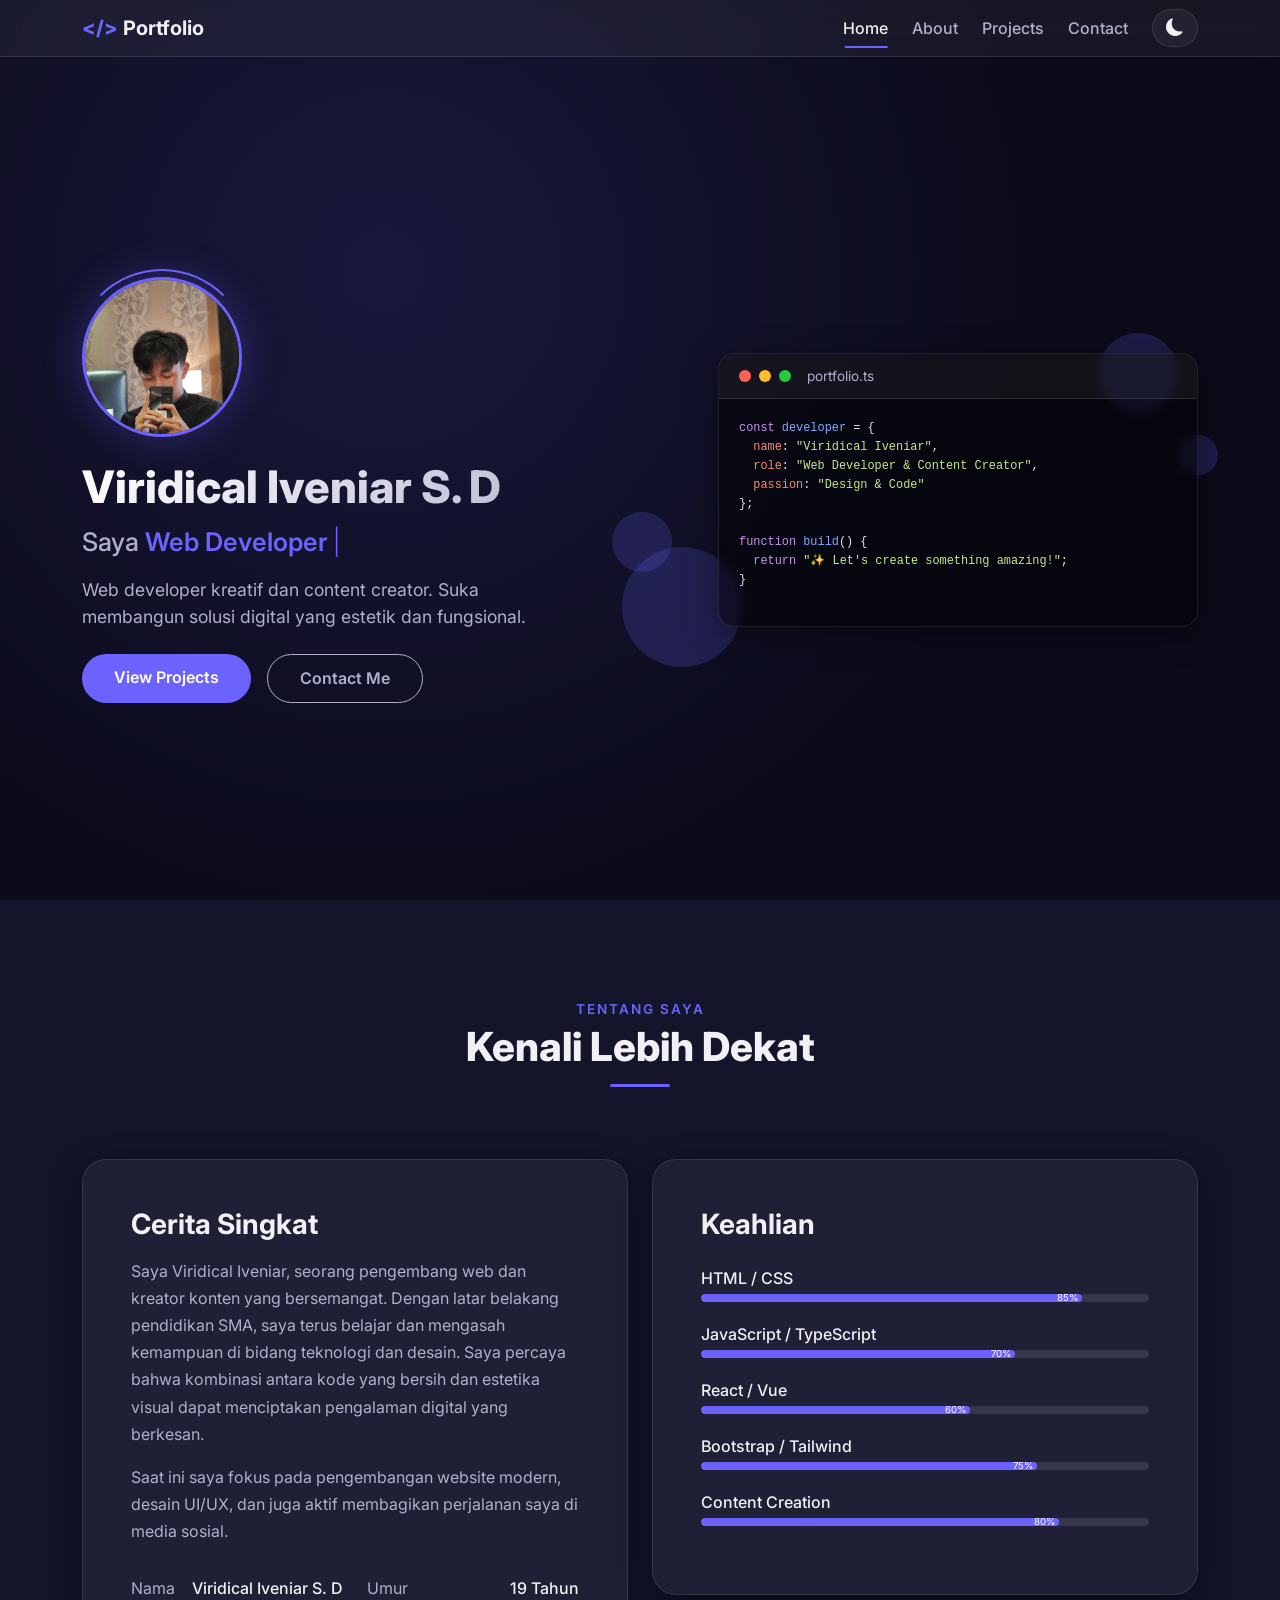
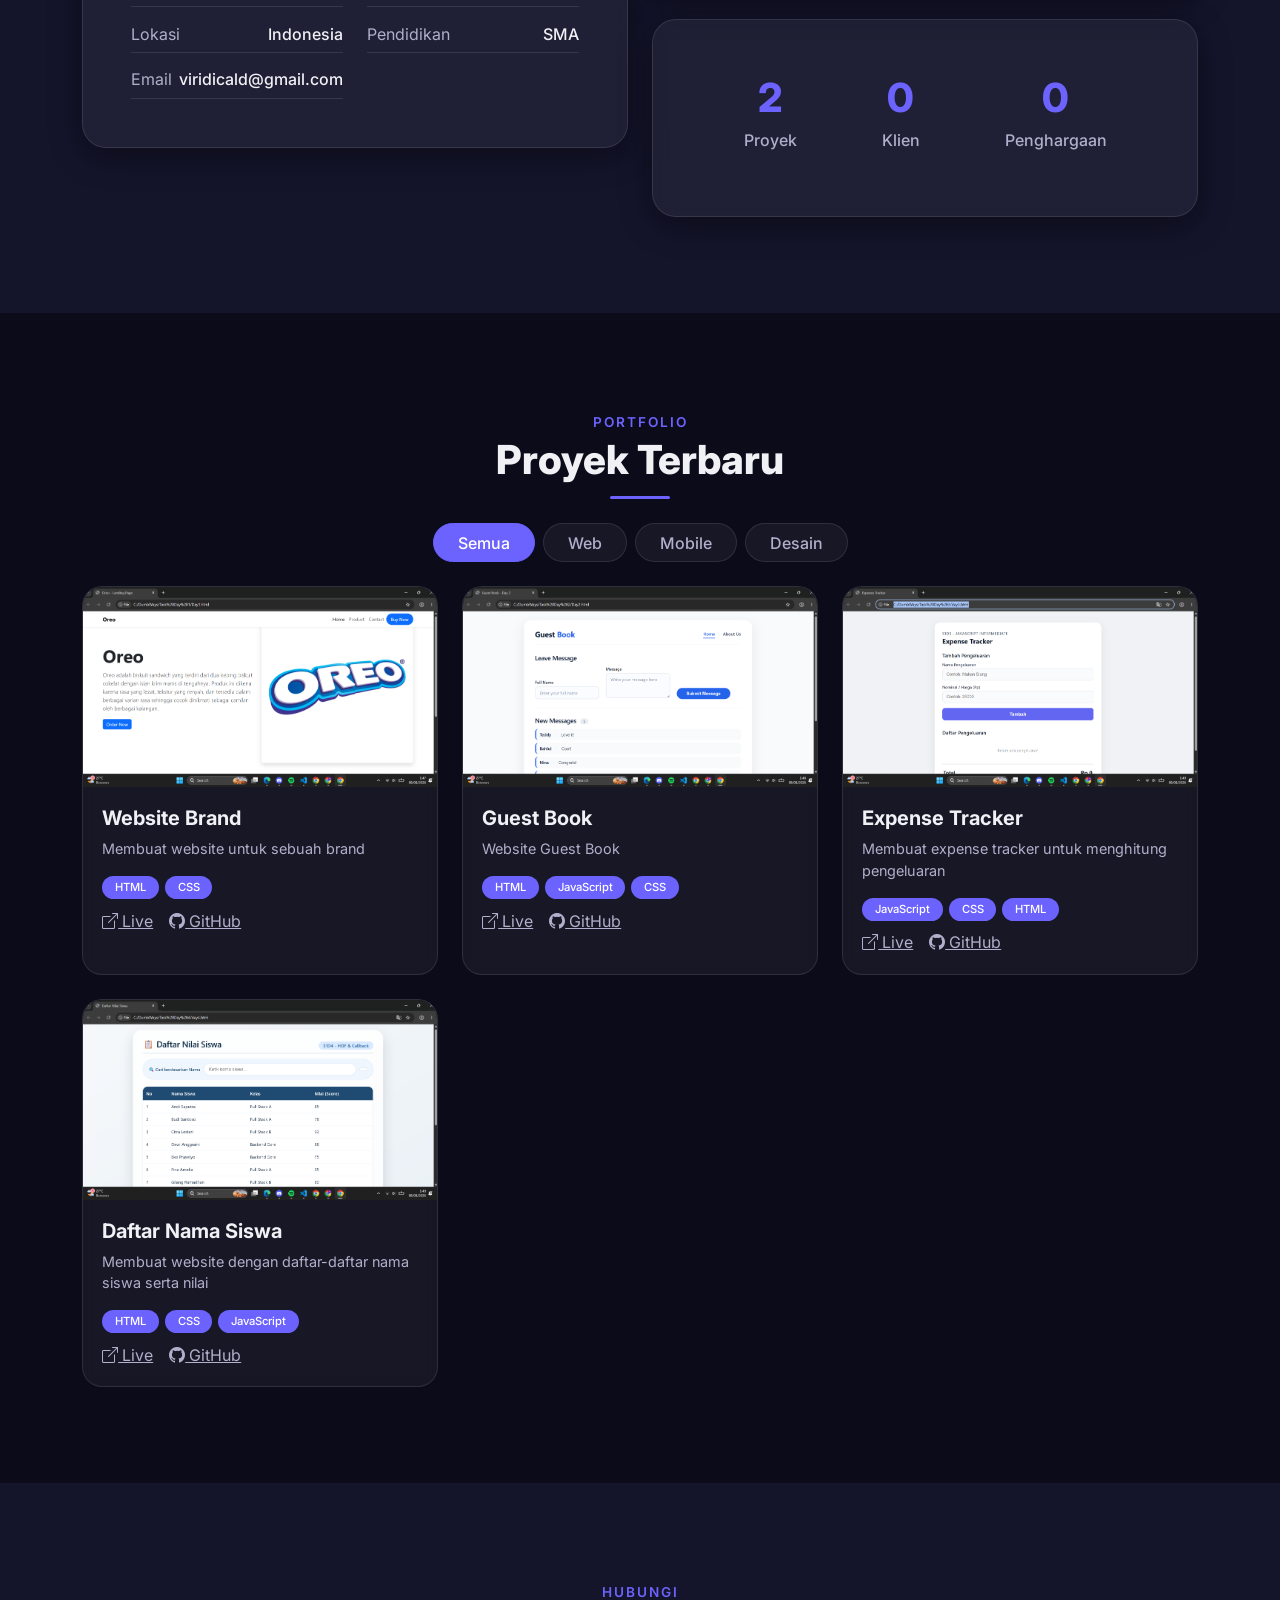
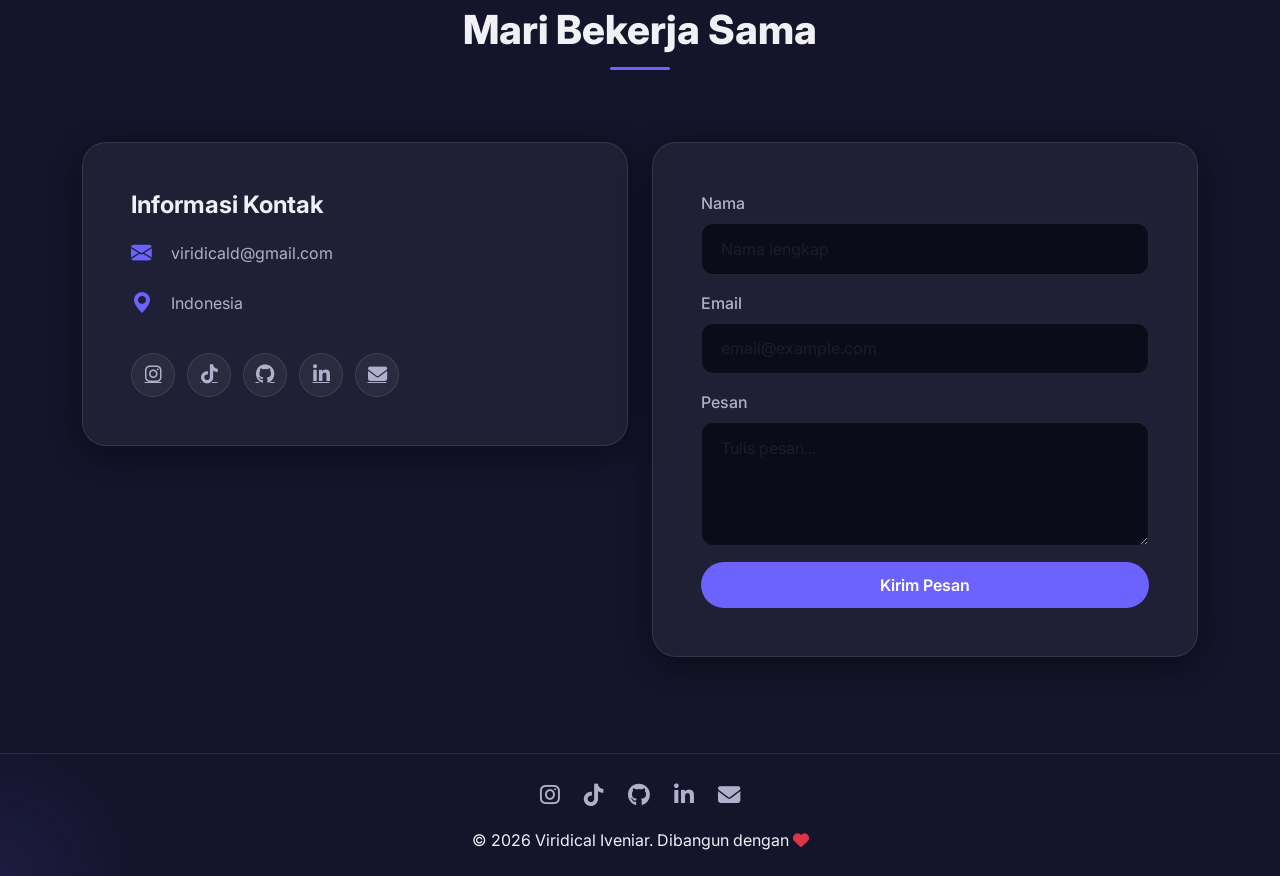
==== Project/Project.html @ 284fcc6e "first commit" ====
<!DOCTYPE html>
<html lang="id">
<head>
    <meta charset="UTF-8" />
    <meta name="viewport" content="width=device-width, initial-scale=1.0" />
    <title>Portfolio | Viridical Iveniar</title>
    <meta name="description" content="Portfolio pribadi Viridical Iveniar - Web Developer & Content Creator" />
    <link rel="icon" href="data:image/svg+xml,<svg xmlns='http://www.w3.org/2000/svg' viewBox='0 0 100 100'><text y='.9em' font-size='90'>🌟</text></svg>" />

    <!-- Bootstrap 5 + Icons -->
    <link href="https://cdn.jsdelivr.net/npm/bootstrap@5.3.2/dist/css/bootstrap.min.css" rel="stylesheet" />
    <link rel="stylesheet" href="https://cdn.jsdelivr.net/npm/bootstrap-icons@1.11.3/font/bootstrap-icons.min.css" />

    <!-- Font Awesome -->
    <link rel="stylesheet" href="https://cdnjs.cloudflare.com/ajax/libs/font-awesome/6.5.0/css/all.min.css" />

    <!-- AOS -->
    <link href="https://unpkg.com/aos@2.3.1/dist/aos.css" rel="stylesheet" />

    <!-- Google Fonts -->
    <link href="https://fonts.googleapis.com/css2?family=Inter:wght@300;400;500;600;700;800;900&display=swap" rel="stylesheet" />

    <!-- Custom CSS -->
    <link rel="stylesheet" href="Project.css" />
</head>
<body>

    <!-- LOADING -->
    <div id="loader" class="loader-wrapper">
        <div class="loader-spinner"></div>
        <p class="loader-text mt-3">Memuat Portfolio...</p>
    </div>

    <!-- BACK TO TOP -->
    <button id="backToTop" class="back-to-top" aria-label="Kembali ke atas">
        <i class="bi bi-chevron-up"></i>
    </button>

    <!-- NAVBAR -->
    <nav class="navbar navbar-expand-lg fixed-top glass-nav" id="mainNav">
        <div class="container">
            <a class="navbar-brand fw-bold" href="#home">
                <span class="brand-logo">&lt;/&gt;</span> Portfolio
            </a>
            <button class="navbar-toggler border-0" type="button" data-bs-toggle="collapse" data-bs-target="#navMenu" aria-controls="navMenu" aria-expanded="false" aria-label="Toggle navigation">
                <span class="navbar-toggler-icon"></span>
            </button>
            <div class="collapse navbar-collapse" id="navMenu">
                <ul class="navbar-nav ms-auto gap-2">
                    <li class="nav-item"><a class="nav-link active" href="#home">Home</a></li>
                    <li class="nav-item"><a class="nav-link" href="#about">About</a></li>
                    <li class="nav-item"><a class="nav-link" href="#projects">Projects</a></li>
                    <li class="nav-item"><a class="nav-link" href="#contact">Contact</a></li>
                </ul>
                <div class="ms-lg-3 d-flex align-items-center">
                    <button id="themeToggle" class="btn theme-toggle-btn" aria-label="Toggle tema">
                        <i class="bi bi-moon-fill" id="themeIcon"></i>
                    </button>
                </div>
            </div>
        </div>
    </nav>

    <!-- HOME -->
    <section id="home" class="hero-section d-flex align-items-center">
        <div class="container">
            <div class="row align-items-center gy-5">
                <div class="col-lg-6 text-center text-lg-start" data-aos="fade-right" data-aos-duration="1000">
                    <div class="hero-avatar-wrapper mx-auto mx-lg-0">
                        <img src="ac9cbce0-e5ab-420c-9f65-791bf7c455d4.jpeg" alt="Foto Profil" class="hero-avatar" loading="lazy" />
                        <div class="avatar-ring"></div>
                    </div>
                    <h1 class="hero-name mt-4">Viridical Iveniar S. D</h1>
                    <div class="hero-typing-wrapper">
                        <span class="hero-prefix">Saya </span>
                        <span id="typedText" class="hero-typed"></span>
                        <span class="cursor-blink">|</span>
                    </div>
                    <p class="hero-desc mt-3">
                        Web developer kreatif dan content creator. Suka membangun solusi digital yang estetik dan fungsional.
                    </p>
                    <div class="hero-buttons mt-4 d-flex flex-wrap gap-3 justify-content-center justify-content-lg-start">
                        <a href="#projects" class="btn btn-primary btn-ripple">View Projects</a>
                        <a href="#contact" class="btn btn-outline-light btn-ripple">Contact Me</a>
                    </div>
                </div>
                <div class="col-lg-6 d-none d-lg-block" data-aos="fade-left" data-aos-duration="1000" data-aos-delay="200">
                    <div class="hero-illustration">
                        <div class="floating-shapes">
                            <span class="shape shape-1"></span>
                            <span class="shape shape-2"></span>
                            <span class="shape shape-3"></span>
                            <span class="shape shape-4"></span>
                        </div>
                        <div class="code-window">
                            <div class="code-header">
                                <span class="dot red"></span>
                                <span class="dot yellow"></span>
                                <span class="dot green"></span>
                                <span class="code-title">portfolio.ts</span>
                            </div>
                            <div class="code-body">
                                <pre><span class="code-keyword">const</span> <span class="code-var">developer</span> = {<br>  <span class="code-prop">name</span>: <span class="code-string">"Viridical Iveniar"</span>,<br>  <span class="code-prop">role</span>: <span class="code-string">"Web Developer & Content Creator"</span>,<br>  <span class="code-prop">passion</span>: <span class="code-string">"Design & Code"</span><br>};<br><br><span class="code-keyword">function</span> <span class="code-fn">build</span>() {<br>  <span class="code-keyword">return</span> <span class="code-string">"✨ Let's create something amazing!"</span>;<br>}</pre>
                            </div>
                        </div>
                    </div>
                </div>
            </div>
        </div>
        <div class="hero-gradient-bg"></div>
        <canvas id="particleCanvas" class="particle-canvas"></canvas>
    </section>

    <!-- ABOUT -->
    <section id="about" class="about-section py-5">
        <div class="container py-5">
            <div class="section-header text-center" data-aos="fade-up">
                <span class="section-tag">Tentang Saya</span>
                <h2 class="section-title">Kenali Lebih Dekat</h2>
                <div class="section-divider"></div>
            </div>

            <div class="row gy-5 mt-4">
                <div class="col-lg-6" data-aos="fade-right" data-aos-duration="800">
                    <div class="about-card glass-card p-4 p-md-5">
                        <h3 class="about-heading">Cerita Singkat</h3>
                        <p class="about-text">
                            Saya Viridical Iveniar, seorang pengembang web dan kreator konten yang bersemangat.
                            Dengan latar belakang pendidikan SMA, saya terus belajar dan mengasah kemampuan di bidang
                            teknologi dan desain. Saya percaya bahwa kombinasi antara kode yang bersih dan estetika visual
                            dapat menciptakan pengalaman digital yang berkesan.
                        </p>
                        <p class="about-text">
                            Saat ini saya fokus pada pengembangan website modern, desain UI/UX, dan juga aktif membagikan
                            perjalanan saya di media sosial.
                        </p>
                        <div class="about-info-grid mt-4">
                            <div class="info-item"><span class="info-label">Nama</span><span class="info-value">Viridical Iveniar S. D</span></div>
                            <div class="info-item"><span class="info-label">Umur</span><span class="info-value">19 Tahun</span></div>
                            <div class="info-item"><span class="info-label">Lokasi</span><span class="info-value">Indonesia</span></div>
                            <div class="info-item"><span class="info-label">Pendidikan</span><span class="info-value">SMA</span></div>
                            <div class="info-item"><span class="info-label">Email</span><span class="info-value">viridicald@gmail.com</span></div>
                        </div>
                    </div>
                </div>

                <div class="col-lg-6" data-aos="fade-left" data-aos-duration="800" data-aos-delay="100">
                    <!-- Skill Progress Bar -->
                    <div class="skill-wrapper glass-card p-4 p-md-5">
                        <h3 class="about-heading mb-4">Keahlian</h3>
                        <div class="skill-item">
                            <span class="skill-name">HTML / CSS</span>
                            <div class="progress skill-progress">
                                <div class="progress-bar" style="width: 85%;" role="progressbar" aria-valuenow="85" aria-valuemin="0" aria-valuemax="100">85%</div>
                            </div>
                        </div>
                        <div class="skill-item">
                            <span class="skill-name">JavaScript / TypeScript</span>
                            <div class="progress skill-progress">
                                <div class="progress-bar" style="width: 70%;" role="progressbar" aria-valuenow="70" aria-valuemin="0" aria-valuemax="100">70%</div>
                            </div>
                        </div>
                        <div class="skill-item">
                            <span class="skill-name">React / Vue</span>
                            <div class="progress skill-progress">
                                <div class="progress-bar" style="width: 60%;" role="progressbar" aria-valuenow="60" aria-valuemin="0" aria-valuemax="100">60%</div>
                            </div>
                        </div>
                        <div class="skill-item">
                            <span class="skill-name">Bootstrap / Tailwind</span>
                            <div class="progress skill-progress">
                                <div class="progress-bar" style="width: 75%;" role="progressbar" aria-valuenow="75" aria-valuemin="0" aria-valuemax="100">75%</div>
                            </div>
                        </div>
                        <div class="skill-item">
                            <span class="skill-name">Content Creation</span>
                            <div class="progress skill-progress">
                                <div class="progress-bar" style="width: 80%;" role="progressbar" aria-valuenow="80" aria-valuemin="0" aria-valuemax="100">80%</div>
                            </div>
                        </div>
                    </div>

                    <!-- Counter -->
                    <div class="counter-wrapper glass-card p-4 p-md-5 mt-4 d-flex justify-content-around">
                        <div class="counter-item text-center">
                            <span class="counter-number" data-target="4">0</span>
                            <p class="counter-label">Proyek</p>
                        </div>
                        <div class="counter-item text-center">
                            <span class="counter-number" data-target="0">0</span>
                            <p class="counter-label">Klien</p>
                        </div>
                        <div class="counter-item text-center">
                            <span class="counter-number" data-target="0">0</span>
                            <p class="counter-label">Penghargaan</p>
                        </div>
                    </div>
                </div>
            </div>
        </div>
    </section>

    <!-- PROJECTS -->
    <section id="projects" class="projects-section py-5">
        <div class="container py-5">
            <div class="section-header text-center" data-aos="fade-up">
                <span class="section-tag">Portfolio</span>
                <h2 class="section-title">Proyek Terbaru</h2>
                <div class="section-divider"></div>
            </div>

            <!-- Filter Buttons -->
            <div class="filter-buttons d-flex flex-wrap justify-content-center gap-2 my-4" data-aos="fade-up" data-aos-delay="100">
                <button class="btn btn-filter active" data-filter="all">Semua</button>
                <button class="btn btn-filter" data-filter="web">Web</button>
                <button class="btn btn-filter" data-filter="mobile">Mobile</button>
                <button class="btn btn-filter" data-filter="design">Desain</button>
            </div>

            <!-- Project Grid -->
            <div class="row g-4" id="projectGrid">
                <!-- card akan diisi oleh JS dari Project.js -->
            </div>
        </div>
    </section>

    <!-- CONTACT -->
    <section id="contact" class="contact-section py-5">
        <div class="container py-5">
            <div class="section-header text-center" data-aos="fade-up">
                <span class="section-tag">Hubungi</span>
                <h2 class="section-title">Mari Bekerja Sama</h2>
                <div class="section-divider"></div>
            </div>
            <div class="row gy-5 mt-4">
                <div class="col-lg-6" data-aos="fade-right" data-aos-duration="800">
                    <div class="contact-info glass-card p-4 p-md-5">
                        <h4 class="contact-heading">Informasi Kontak</h4>
                        <div class="contact-detail">
                            <i class="bi bi-envelope-fill"></i>
                            <span>viridicald@gmail.com</span>
                        </div>
                        <div class="contact-detail">
                            <i class="bi bi-geo-alt-fill"></i>
                            <span>Indonesia</span>
                        </div>
                        <div class="social-icons mt-4">
                            <a href="https://instagram.com/vlinrsvtdrn__" target="_blank" aria-label="Instagram"><i class="fab fa-instagram"></i></a>
                            <a href="https://tiktok.com/@trixhies" target="_blank" aria-label="TikTok"><i class="fab fa-tiktok"></i></a>
                            <a href="https://github.com/viridical" target="_blank" aria-label="GitHub"><i class="fab fa-github"></i></a>
                            <a href="https://linkedin.com/in/viridical" target="_blank" aria-label="LinkedIn"><i class="fab fa-linkedin-in"></i></a>
                            <a href="mailto:viridicald@gmail.com" aria-label="Email"><i class="fas fa-envelope"></i></a>
                        </div>
                    </div>
                </div>
                <div class="col-lg-6" data-aos="fade-left" data-aos-duration="800" data-aos-delay="100">
                    <form id="contactForm" class="glass-card p-4 p-md-5">
                        <div class="mb-3">
                            <label for="nameInput" class="form-label">Nama</label>
                            <input type="text" class="form-control" id="nameInput" placeholder="Nama lengkap" required />
                            <div class="invalid-feedback">Nama harus diisi</div>
                        </div>
                        <div class="mb-3">
                            <label for="emailInput" class="form-label">Email</label>
                            <input type="email" class="form-control" id="emailInput" placeholder="email@example.com" required />
                            <div class="invalid-feedback">Email tidak valid</div>
                        </div>
                        <div class="mb-3">
                            <label for="messageInput" class="form-label">Pesan</label>
                            <textarea class="form-control" id="messageInput" rows="4" placeholder="Tulis pesan..." required></textarea>
                            <div class="invalid-feedback">Pesan tidak boleh kosong</div>
                        </div>
                        <button type="submit" class="btn btn-primary btn-ripple w-100">Kirim Pesan</button>
                    </form>
                </div>
            </div>
        </div>
    </section>

    <!-- FOOTER -->
    <footer class="footer-section py-4">
        <div class="container text-center">
            <div class="footer-socials mb-3">
                <a href="https://instagram.com/vlinrsvtdrn__" target="_blank"><i class="fab fa-instagram"></i></a>
                <a href="https://tiktok.com/@trixhies" target="_blank"><i class="fab fa-tiktok"></i></a>
                <a href="https://github.com/viridical" target="_blank"><i class="fab fa-github"></i></a>
                <a href="https://linkedin.com/in/viridical" target="_blank"><i class="fab fa-linkedin-in"></i></a>
                <a href="mailto:viridicald@gmail.com"><i class="fas fa-envelope"></i></a>
            </div>
            <p class="mb-0">&copy; 2026 Viridical Iveniar. Dibangun dengan <i class="fas fa-heart text-danger"></i></p>
        </div>
    </footer>

    <!-- Bootstrap JS -->
    <script src="https://cdn.jsdelivr.net/npm/bootstrap@5.3.2/dist/js/bootstrap.bundle.min.js"></script>
    <!-- AOS -->
    <script src="https://unpkg.com/aos@2.3.1/dist/aos.js"></script>
    <!-- Custom JS -->
    <script src="Project.js"></script>
    <script src="Valid.js"></script>
</body>
</html>
---- Project/Project.css ----
/* ===== RESET & VARIABLES ===== */
* {
    margin: 0;
    padding: 0;
    box-sizing: border-box;
}

:root {
    --bg-primary: #0b0b1a;
    --bg-secondary: #14142b;
    --text-primary: #f0f0f5;
    --text-secondary: #b0b0cc;
    --accent: #6C63FF;
    --accent-hover: #5549e6;
    --glass-bg: rgba(255, 255, 255, 0.05);
    --glass-border: rgba(255, 255, 255, 0.1);
    --shadow: 0 8px 32px rgba(0, 0, 0, 0.4);
    --transition: 0.3s ease;
}

body {
    font-family: 'Inter', sans-serif;
    background: var(--bg-primary);
    color: var(--text-primary);
    overflow-x: hidden;
    transition: background 0.3s, color 0.3s;
}

/* ===== LIGHT MODE ===== */
body.light-mode {
    --bg-primary: #f5f5fa;
    --bg-secondary: #ffffff;
    --text-primary: #1a1a2e;
    --text-secondary: #3d3d5c;
    --glass-bg: rgba(0, 0, 0, 0.03);
    --glass-border: rgba(0, 0, 0, 0.08);
    --shadow: 0 8px 32px rgba(0, 0, 0, 0.08);
}

/* ===== LOADING ===== */
.loader-wrapper {
    position: fixed;
    inset: 0;
    background: var(--bg-primary);
    display: flex;
    flex-direction: column;
    align-items: center;
    justify-content: center;
    z-index: 9999;
    transition: opacity 0.6s ease;
}
.loader-wrapper.hidden {
    opacity: 0;
    pointer-events: none;
}
.loader-spinner {
    width: 50px;
    height: 50px;
    border: 4px solid var(--glass-border);
    border-top-color: var(--accent);
    border-radius: 50%;
    animation: spin 0.8s linear infinite;
}
@keyframes spin { to { transform: rotate(360deg); } }
.loader-text {
    color: var(--text-secondary);
    font-weight: 300;
}

/* ===== BACK TO TOP ===== */
.back-to-top {
    position: fixed;
    bottom: 30px;
    right: 30px;
    width: 48px;
    height: 48px;
    border-radius: 50%;
    border: none;
    background: var(--accent);
    color: #fff;
    font-size: 1.4rem;
    box-shadow: 0 4px 20px rgba(108, 99, 255, 0.4);
    opacity: 0;
    visibility: hidden;
    transition: all 0.3s ease;
    z-index: 999;
}
.back-to-top.visible {
    opacity: 1;
    visibility: visible;
}
.back-to-top:hover {
    background: var(--accent-hover);
    transform: translateY(-3px);
}

/* ===== NAVBAR ===== */
.glass-nav {
    background: var(--glass-bg);
    backdrop-filter: blur(12px);
    border-bottom: 1px solid var(--glass-border);
    transition: background 0.3s;
}
.navbar-brand {
    color: var(--text-primary) !important;
}
.brand-logo {
    color: var(--accent);
    font-weight: 800;
}
.nav-link {
    color: var(--text-secondary) !important;
    font-weight: 500;
    position: relative;
    transition: color 0.3s;
}
.nav-link:hover,
.nav-link.active {
    color: var(--text-primary) !important;
}
.nav-link::after {
    content: '';
    position: absolute;
    bottom: 0;
    left: 50%;
    width: 0;
    height: 2px;
    background: var(--accent);
    transition: 0.3s;
    transform: translateX(-50%);
}
.nav-link:hover::after,
.nav-link.active::after {
    width: 70%;
}
.theme-toggle-btn {
    background: var(--glass-bg);
    border: 1px solid var(--glass-border);
    color: var(--text-primary);
    border-radius: 30px;
    padding: 0.3rem 0.8rem;
    font-size: 1.1rem;
    transition: 0.3s;
}
.theme-toggle-btn:hover {
    background: var(--accent);
    color: #fff;
}

/* ===== HERO ===== */
.hero-section {
    min-height: 100vh;
    position: relative;
    overflow: hidden;
    padding-top: 80px;
}
.hero-gradient-bg {
    position: absolute;
    inset: 0;
    background: radial-gradient(circle at 30% 30%, rgba(108, 99, 255, 0.15), transparent 60%);
    z-index: 0;
}
.particle-canvas {
    position: absolute;
    inset: 0;
    z-index: 0;
    pointer-events: none;
}
.hero-section .container {
    position: relative;
    z-index: 1;
}
.hero-avatar-wrapper {
    position: relative;
    width: 160px;
    height: 160px;
}
.hero-avatar {
    width: 100%;
    height: 100%;
    border-radius: 50%;
    object-fit: cover;
    border: 3px solid var(--accent);
    box-shadow: 0 0 40px rgba(108, 99, 255, 0.3);
}
.avatar-ring {
    position: absolute;
    inset: -8px;
    border-radius: 50%;
    border: 2px solid transparent;
    border-top-color: var(--accent);
    animation: spin 6s linear infinite;
}
.hero-name {
    font-weight: 800;
    font-size: 2.8rem;
    background: linear-gradient(135deg, #fff, #b0b0cc);
    -webkit-background-clip: text;
    background-clip: text;
    -webkit-text-fill-color: transparent;
}
.hero-typing-wrapper {
    font-size: 1.6rem;
    font-weight: 500;
    color: var(--text-secondary);
}
.hero-prefix {
    color: var(--text-secondary);
}
.hero-typed {
    color: var(--accent);
    font-weight: 600;
}
.cursor-blink {
    color: var(--accent);
    animation: blink 0.7s infinite;
    font-weight: 300;
}
@keyframes blink { 0%,100%{opacity:1} 50%{opacity:0} }
.hero-desc {
    font-size: 1.1rem;
    max-width: 500px;
    color: var(--text-secondary);
}

/* ===== BUTTON RIPPLE ===== */
.btn-ripple {
    position: relative;
    overflow: hidden;
    transition: 0.3s;
}
.btn-ripple::after {
    content: '';
    position: absolute;
    top: 50%;
    left: 50%;
    width: 0;
    height: 0;
    border-radius: 50%;
    background: rgba(255, 255, 255, 0.2);
    transform: translate(-50%, -50%);
    transition: width 0.6s, height 0.6s;
}
.btn-ripple:active::after {
    width: 300px;
    height: 300px;
}
.btn-primary {
    background: var(--accent);
    border: none;
    color: #fff;
    padding: 0.7rem 2rem;
    border-radius: 50px;
    font-weight: 600;
}
.btn-primary:hover {
    background: var(--accent-hover);
    color: #fff;
    transform: translateY(-2px);
    box-shadow: 0 8px 25px rgba(108, 99, 255, 0.4);
}
.btn-outline-light {
    border-color: var(--text-secondary);
    color: var(--text-secondary);
    padding: 0.7rem 2rem;
    border-radius: 50px;
    font-weight: 600;
}
.btn-outline-light:hover {
    background: var(--accent);
    border-color: var(--accent);
    color: #fff;
}

/* ===== CODE WINDOW ===== */
.hero-illustration {
    position: relative;
}
.code-window {
    background: rgba(0, 0, 0, 0.5);
    backdrop-filter: blur(4px);
    border-radius: 16px;
    border: 1px solid var(--glass-border);
    overflow: hidden;
    box-shadow: var(--shadow);
    max-width: 480px;
    margin-left: auto;
}
.code-header {
    padding: 12px 20px;
    background: rgba(255, 255, 255, 0.05);
    display: flex;
    align-items: center;
    gap: 8px;
    border-bottom: 1px solid var(--glass-border);
}
.dot {
    width: 12px;
    height: 12px;
    border-radius: 50%;
    display: inline-block;
}
.red { background: #ff5f56; }
.yellow { background: #ffbd2e; }
.green { background: #27c93f; }
.code-title {
    color: var(--text-secondary);
    font-size: 0.85rem;
    margin-left: 8px;
}
.code-body {
    padding: 20px;
    color: #e4e4e4;
    font-family: 'Courier New', monospace;
    font-size: 0.85rem;
    line-height: 1.6;
    overflow-x: auto;
}
.code-keyword { color: #c792ea; }
.code-var { color: #82aaff; }
.code-prop { color: #f78c6c; }
.code-string { color: #c3e88d; }
.code-fn { color: #82aaff; }

.floating-shapes .shape {
    position: absolute;
    border-radius: 50%;
    background: var(--accent);
    opacity: 0.2;
    animation: float 8s ease-in-out infinite;
}
.shape-1 { width: 80px; height: 80px; top: -20px; right: 20px; animation-delay: 0s; }
.shape-2 { width: 120px; height: 120px; bottom: -40px; left: -30px; animation-delay: 2s; }
.shape-3 { width: 40px; height: 40px; top: 30%; right: -20px; animation-delay: 4s; }
.shape-4 { width: 60px; height: 60px; bottom: 20%; left: -40px; animation-delay: 1s; }
@keyframes float {
    0%,100%{transform:translateY(0) scale(1);}
    50%{transform:translateY(-20px) scale(1.1);}
}

/* ===== SECTION HEADER ===== */
.section-tag {
    color: var(--accent);
    font-weight: 600;
    letter-spacing: 2px;
    text-transform: uppercase;
    font-size: 0.85rem;
}
.section-title {
    font-weight: 800;
    font-size: 2.5rem;
    margin-top: 0.2rem;
}
.section-divider {
    width: 60px;
    height: 3px;
    background: var(--accent);
    margin: 0.8rem auto 0;
    border-radius: 10px;
}

/* ===== GLASS CARD ===== */
.glass-card {
    background: var(--glass-bg);
    backdrop-filter: blur(8px);
    border: 1px solid var(--glass-border);
    border-radius: 24px;
    box-shadow: var(--shadow);
    transition: 0.3s;
}
.glass-card:hover {
    transform: translateY(-4px);
    box-shadow: 0 12px 40px rgba(0, 0, 0, 0.3);
}

/* ===== ABOUT ===== */
.about-section {
    background: var(--bg-secondary);
}
.about-heading {
    font-weight: 700;
    margin-bottom: 1rem;
    color: var(--text-primary);
}
.about-text {
    color: var(--text-secondary);
    line-height: 1.7;
}
.about-info-grid {
    display: grid;
    grid-template-columns: 1fr 1fr;
    gap: 0.5rem 1.5rem;
}
.info-item {
    display: flex;
    justify-content: space-between;
    border-bottom: 1px solid var(--glass-border);
    padding: 0.4rem 0;
}
.info-label {
    color: var(--text-secondary);
    font-weight: 400;
}
.info-value {
    color: var(--text-primary);
    font-weight: 500;
}

/* ===== SKILLS ===== */
.skill-item {
    margin-bottom: 1.2rem;
}
.skill-name {
    display: block;
    font-weight: 500;
    margin-bottom: 0.3rem;
    color: var(--text-primary);
}
.skill-progress {
    height: 8px;
    background: var(--glass-border);
    border-radius: 10px;
    overflow: hidden;
}
.skill-progress .progress-bar {
    background: var(--accent);
    border-radius: 10px;
    transition: width 1.5s ease;
    width: 0;
    color: #fff;
    font-size: 0.6rem;
    line-height: 8px;
    padding-right: 4px;
    text-align: right;
}

/* ===== COUNTER ===== */
.counter-number {
    font-size: 2.5rem;
    font-weight: 800;
    color: var(--accent);
    display: block;
}
.counter-label {
    color: var(--text-secondary);
    font-weight: 500;
}

/* ===== PROJECTS ===== */
.projects-section {
    background: var(--bg-primary);
}
.btn-filter {
    background: var(--glass-bg);
    border: 1px solid var(--glass-border);
    color: var(--text-secondary);
    border-radius: 30px;
    padding: 0.4rem 1.5rem;
    font-weight: 500;
    transition: 0.3s;
}
.btn-filter:hover,
.btn-filter.active {
    background: var(--accent);
    color: #fff;
    border-color: var(--accent);
}

.project-card {
    background: var(--glass-bg);
    backdrop-filter: blur(6px);
    border: 1px solid var(--glass-border);
    border-radius: 20px;
    overflow: hidden;
    transition: 0.4s;
    height: 100%;
}
.project-card:hover {
    transform: translateY(-10px);
    box-shadow: 0 20px 50px rgba(0, 0, 0, 0.4);
}
.project-thumb {
    width: 100%;
    height: 200px;
    object-fit: cover;
    background: var(--bg-secondary);
}
.project-body {
    padding: 1.2rem;
}
.project-title {
    font-weight: 700;
    color: var(--text-primary);
}
.project-desc {
    color: var(--text-secondary);
    font-size: 0.9rem;
}
.project-tech {
    display: flex;
    flex-wrap: wrap;
    gap: 6px;
    margin: 0.6rem 0;
}
.tech-badge {
    background: var(--accent);
    color: #fff;
    font-size: 0.7rem;
    padding: 0.2rem 0.8rem;
    border-radius: 20px;
    font-weight: 500;
}
.project-links a {
    color: var(--text-secondary);
    margin-right: 12px;
    transition: 0.3s;
}
.project-links a:hover {
    color: var(--accent);
}

/* ===== CONTACT ===== */
.contact-section {
    background: var(--bg-secondary);
}
.contact-heading {
    font-weight: 700;
    color: var(--text-primary);
}
.contact-detail {
    display: flex;
    align-items: center;
    gap: 12px;
    padding: 0.6rem 0;
    color: var(--text-secondary);
}
.contact-detail i {
    color: var(--accent);
    font-size: 1.3rem;
    width: 28px;
}
.social-icons a {
    display: inline-flex;
    align-items: center;
    justify-content: center;
    width: 44px;
    height: 44px;
    border-radius: 50%;
    background: var(--glass-bg);
    border: 1px solid var(--glass-border);
    color: var(--text-secondary);
    font-size: 1.2rem;
    margin-right: 8px;
    transition: 0.3s;
}
.social-icons a:hover {
    background: var(--accent);
    color: #fff;
    transform: translateY(-3px);
}

/* ===== FORM ===== */
.form-control {
    background: var(--bg-primary) !important;
    border: 1px solid var(--glass-border);
    color: var(--text-primary) !important;
    border-radius: 12px;
    padding: 0.8rem 1.2rem;
}
.form-control:focus {
    border-color: var(--accent);
    box-shadow: 0 0 0 3px rgba(108, 99, 255, 0.2);
}
.form-label {
    color: var(--text-secondary);
    font-weight: 500;
}
.invalid-feedback {
    color: #ff6b6b;
}

/* ===== FOOTER ===== */
.footer-section {
    background: var(--bg-secondary);
    border-top: 1px solid var(--glass-border);
}
.footer-socials a {
    display: inline-block;
    margin: 0 10px;
    color: var(--text-secondary);
    font-size: 1.4rem;
    transition: 0.3s;
}
.footer-socials a:hover {
    color: var(--accent);
    transform: translateY(-3px);
}

/* ===== CURSOR GLOW ===== */
.cursor-glow {
    position: fixed;
    width: 300px;
    height: 300px;
    border-radius: 50%;
    background: radial-gradient(circle, rgba(108, 99, 255, 0.1), transparent 70%);
    pointer-events: none;
    transform: translate(-50%, -50%);
    z-index: 9998;
    transition: left 0.08s, top 0.08s;
}

/* ===== RESPONSIVE ===== */
@media (max-width: 768px) {
    .hero-name { font-size: 2.2rem; }
    .hero-typing-wrapper { font-size: 1.2rem; }
    .hero-avatar-wrapper { width: 120px; height: 120px; }
    .about-info-grid { grid-template-columns: 1fr; }
    .counter-wrapper { flex-direction: column; gap: 1rem; }
    .code-window { max-width: 100%; }
}
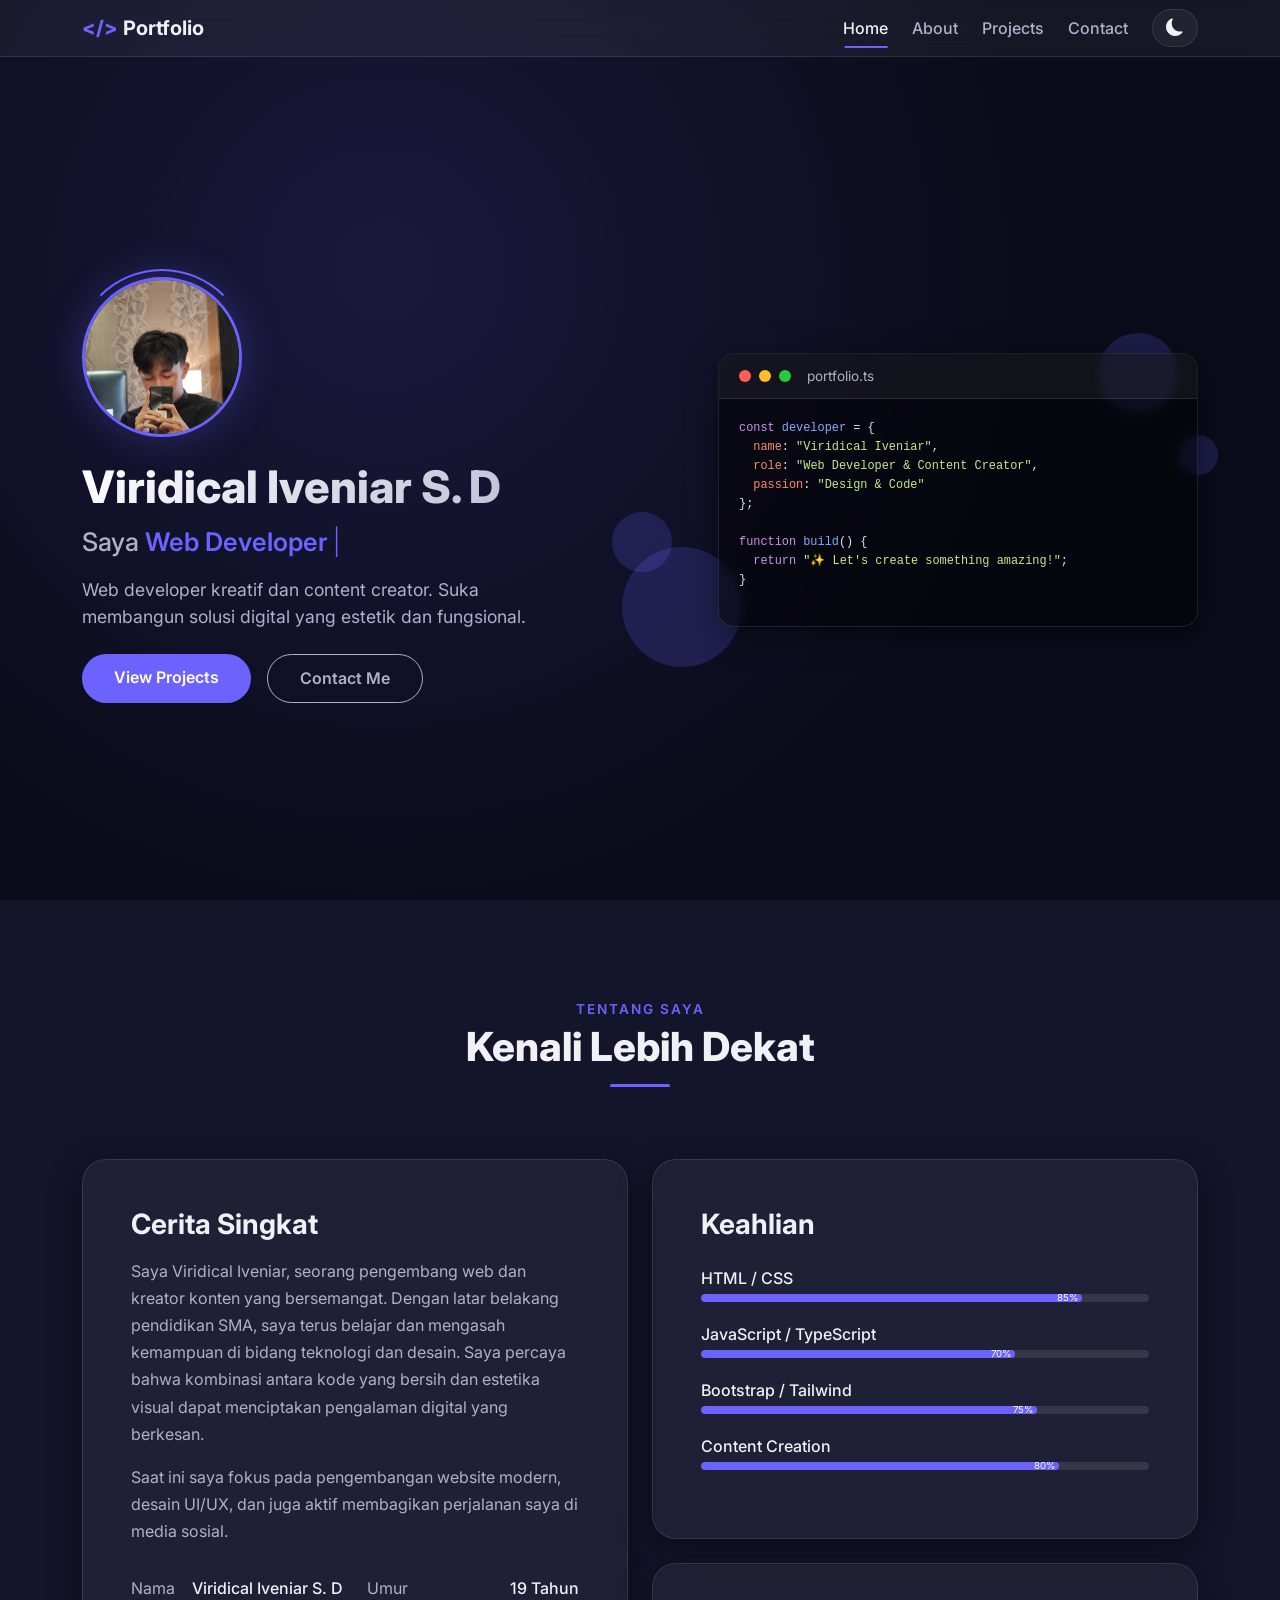
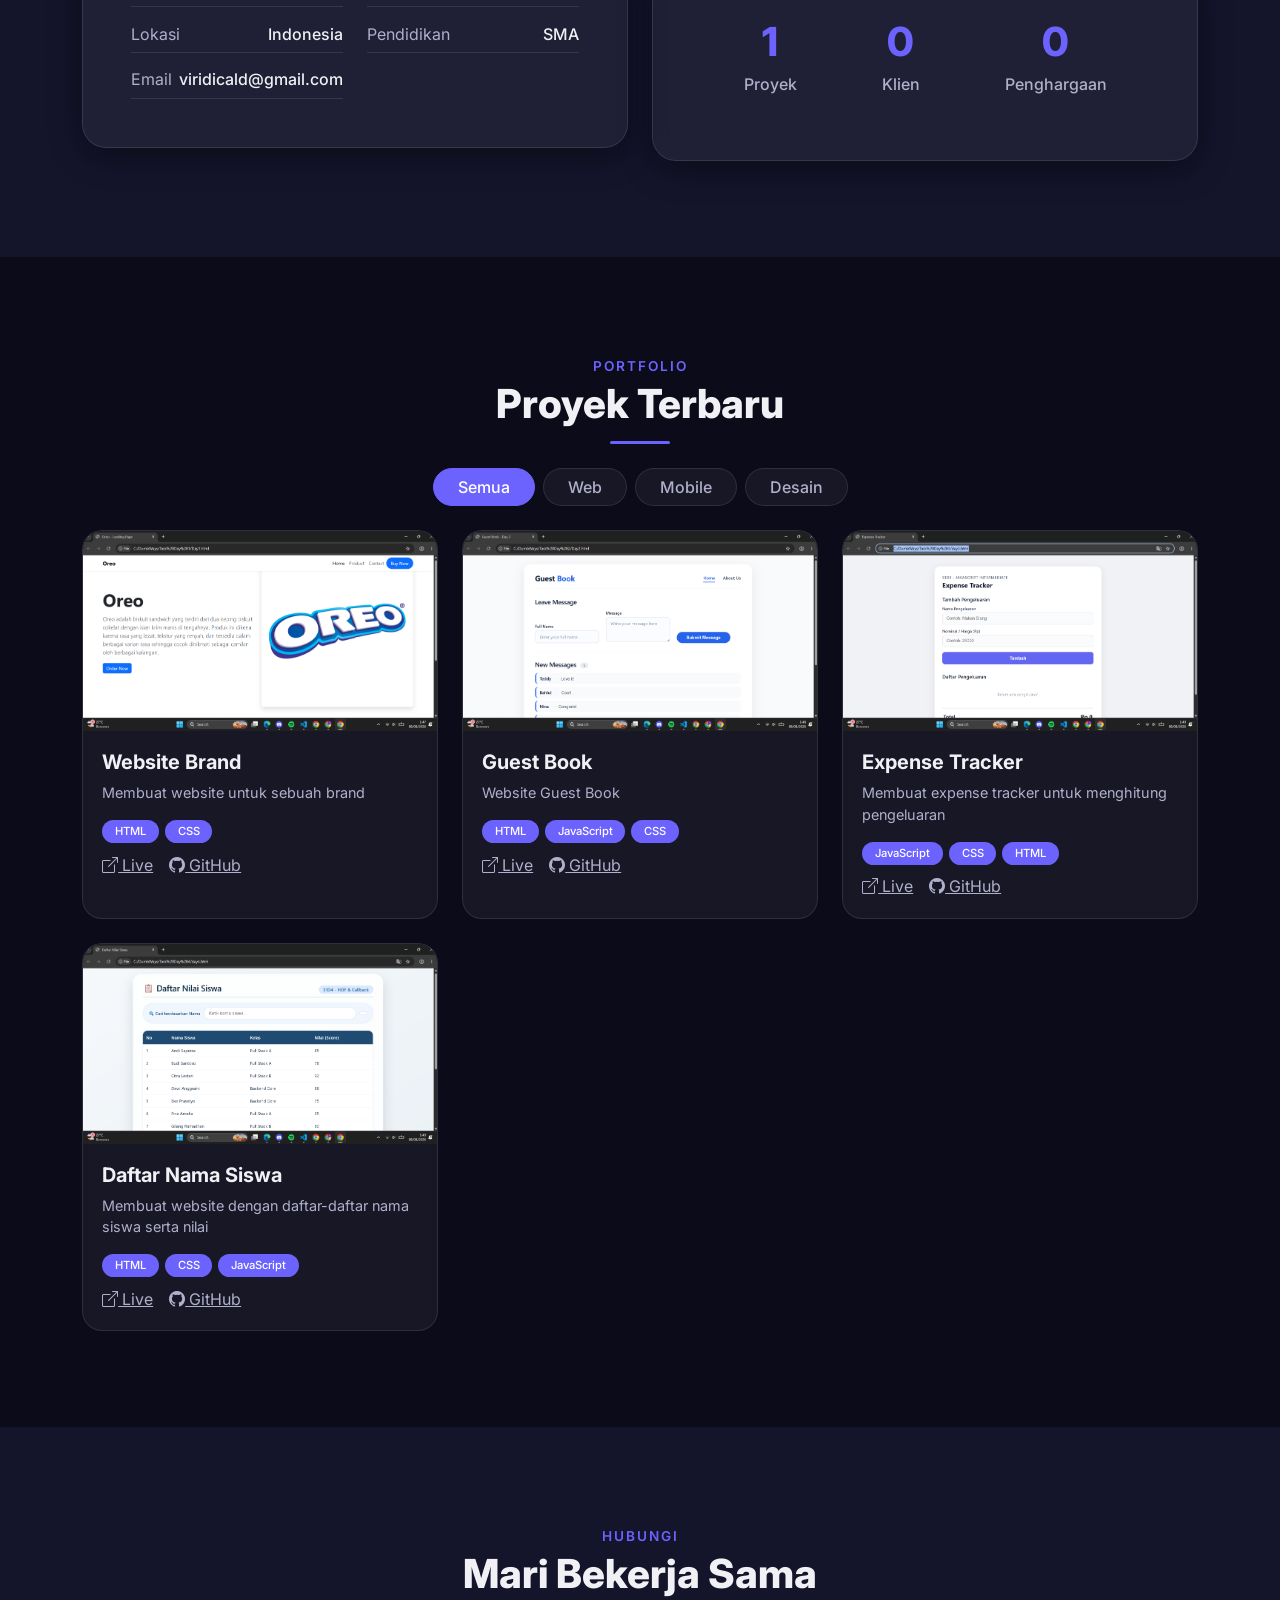
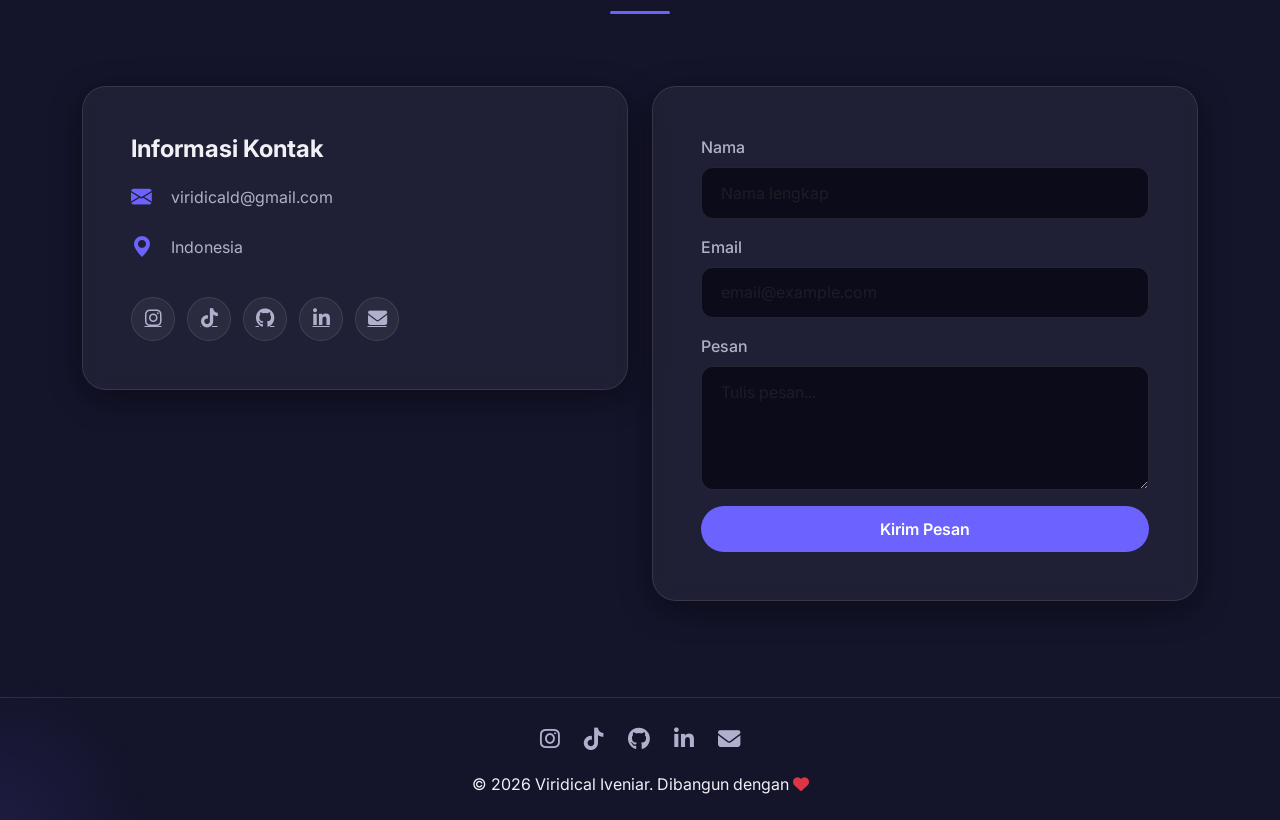
==== commit 72132610: "first commit" ====
--- a/Project/Project.html
+++ b/Project/Project.html
@@ -161,12 +161,6 @@
                             </div>
                         </div>
                         <div class="skill-item">
-                            <span class="skill-name">React / Vue</span>
-                            <div class="progress skill-progress">
-                                <div class="progress-bar" style="width: 60%;" role="progressbar" aria-valuenow="60" aria-valuemin="0" aria-valuemax="100">60%</div>
-                            </div>
-                        </div>
-                        <div class="skill-item">
                             <span class="skill-name">Bootstrap / Tailwind</span>
                             <div class="progress skill-progress">
                                 <div class="progress-bar" style="width: 75%;" role="progressbar" aria-valuenow="75" aria-valuemin="0" aria-valuemax="100">75%</div>
